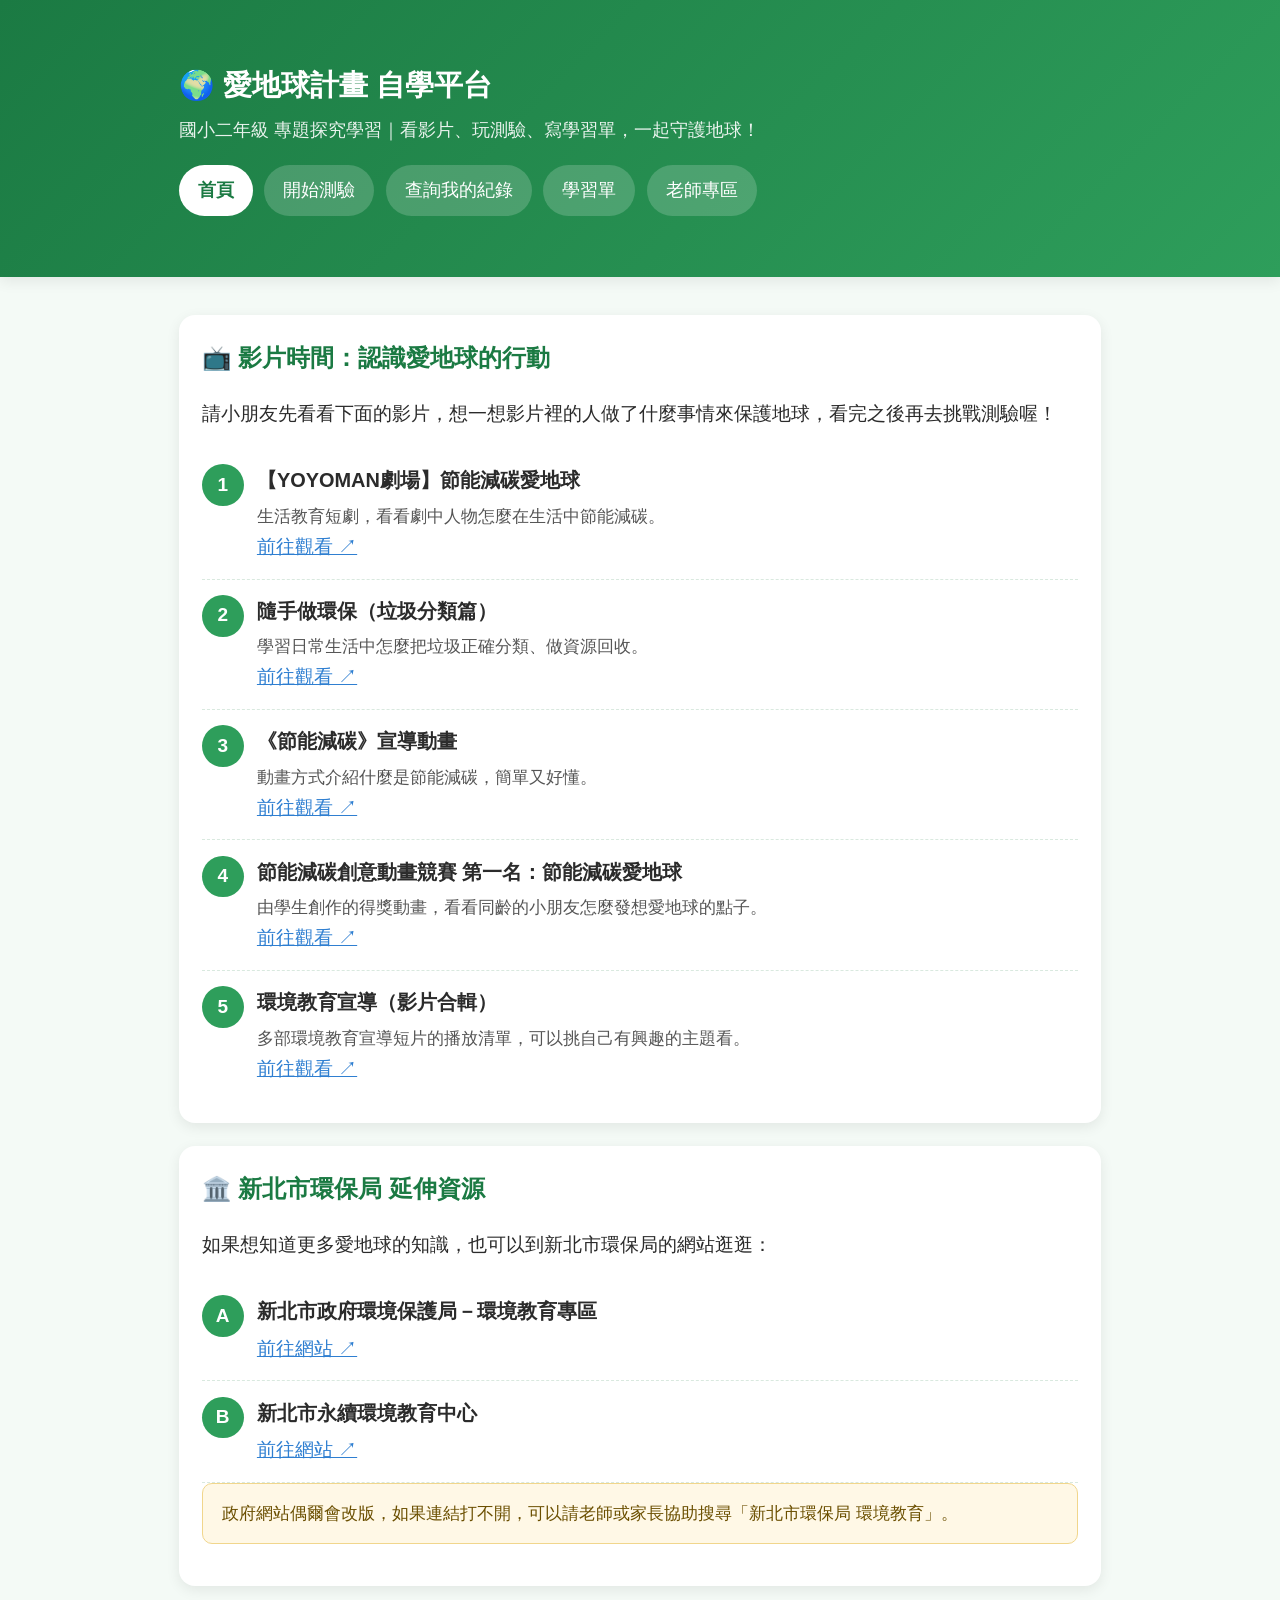
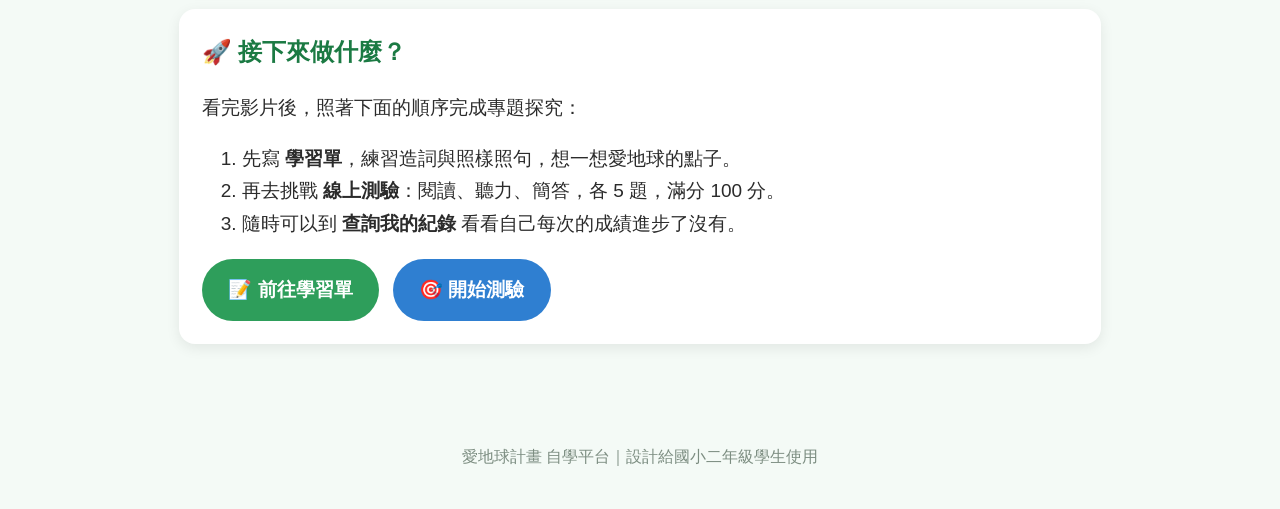
==== index.html @ 0d9fc950 "Initial commit: 愛地球計畫自學平台 國小二年級專題探究學習平台，含影片導讀、閱讀/聽力/簡答線上測驗（隨機題庫、雲端計分紀錄）、學生查詢頁、老師後台，以及可列印學習單。" ====
<!DOCTYPE html>
<html lang="zh-Hant">
<head>
<meta charset="UTF-8" />
<meta name="viewport" content="width=device-width, initial-scale=1.0" />
<title>愛地球計畫｜自學平台</title>
<link rel="stylesheet" href="css/style.css" />
</head>
<body>
<header class="site-header">
  <div class="container">
    <h1>🌍 愛地球計畫 自學平台</h1>
    <p>國小二年級 專題探究學習｜看影片、玩測驗、寫學習單，一起守護地球！</p>
    <nav class="nav">
      <a href="index.html" class="active">首頁</a>
      <a href="quiz.html">開始測驗</a>
      <a href="records.html">查詢我的紀錄</a>
      <a href="worksheet.html">學習單</a>
      <a href="teacher.html">老師專區</a>
    </nav>
  </div>
</header>

<main class="container">

  <section class="card">
    <h2>📺 影片時間：認識愛地球的行動</h2>
    <p>請小朋友先看看下面的影片，想一想影片裡的人做了什麼事情來保護地球，看完之後再去挑戰測驗喔！</p>

    <div class="resource-item">
      <div class="resource-badge">1</div>
      <div>
        <h3>【YOYOMAN劇場】節能減碳愛地球</h3>
        <p>生活教育短劇，看看劇中人物怎麼在生活中節能減碳。</p>
        <a href="https://www.youtube.com/watch?v=oOMEw6b3KE0" target="_blank" rel="noopener">前往觀看 ↗</a>
      </div>
    </div>

    <div class="resource-item">
      <div class="resource-badge">2</div>
      <div>
        <h3>隨手做環保（垃圾分類篇）</h3>
        <p>學習日常生活中怎麼把垃圾正確分類、做資源回收。</p>
        <a href="https://www.youtube.com/watch?v=1Psvl4VENHc" target="_blank" rel="noopener">前往觀看 ↗</a>
      </div>
    </div>

    <div class="resource-item">
      <div class="resource-badge">3</div>
      <div>
        <h3>《節能減碳》宣導動畫</h3>
        <p>動畫方式介紹什麼是節能減碳，簡單又好懂。</p>
        <a href="https://www.youtube.com/watch?v=EgyEoWY1zJs" target="_blank" rel="noopener">前往觀看 ↗</a>
      </div>
    </div>

    <div class="resource-item">
      <div class="resource-badge">4</div>
      <div>
        <h3>節能減碳創意動畫競賽 第一名：節能減碳愛地球</h3>
        <p>由學生創作的得獎動畫，看看同齡的小朋友怎麼發想愛地球的點子。</p>
        <a href="https://www.youtube.com/watch?v=RoqCSgx0_Cg" target="_blank" rel="noopener">前往觀看 ↗</a>
      </div>
    </div>

    <div class="resource-item">
      <div class="resource-badge">5</div>
      <div>
        <h3>環境教育宣導（影片合輯）</h3>
        <p>多部環境教育宣導短片的播放清單，可以挑自己有興趣的主題看。</p>
        <a href="https://www.youtube.com/playlist?list=PLnuquItYMaAf5k-RZ_z45hEhrvIh-VJi8" target="_blank" rel="noopener">前往觀看 ↗</a>
      </div>
    </div>
  </section>

  <section class="card">
    <h2>🏛️ 新北市環保局 延伸資源</h2>
    <p>如果想知道更多愛地球的知識，也可以到新北市環保局的網站逛逛：</p>

    <div class="resource-item">
      <div class="resource-badge">A</div>
      <div>
        <h3>新北市政府環境保護局－環境教育專區</h3>
        <a href="https://www.epd.ntpc.gov.tw/Home/Menu/EnvironmentalEducation" target="_blank" rel="noopener">前往網站 ↗</a>
      </div>
    </div>

    <div class="resource-item">
      <div class="resource-badge">B</div>
      <div>
        <h3>新北市永續環境教育中心</h3>
        <a href="https://sdec.ntpc.edu.tw/" target="_blank" rel="noopener">前往網站 ↗</a>
      </div>
    </div>

    <div class="notice">政府網站偶爾會改版，如果連結打不開，可以請老師或家長協助搜尋「新北市環保局 環境教育」。</div>
  </section>

  <section class="card">
    <h2>🚀 接下來做什麼？</h2>
    <p>看完影片後，照著下面的順序完成專題探究：</p>
    <ol>
      <li>先寫 <strong>學習單</strong>，練習造詞與照樣照句，想一想愛地球的點子。</li>
      <li>再去挑戰 <strong>線上測驗</strong>：閱讀、聽力、簡答，各 5 題，滿分 100 分。</li>
      <li>隨時可以到 <strong>查詢我的紀錄</strong> 看看自己每次的成績進步了沒有。</li>
    </ol>
    <div class="btn-row">
      <a class="btn" href="worksheet.html">📝 前往學習單</a>
      <a class="btn secondary" href="quiz.html">🎯 開始測驗</a>
    </div>
  </section>

</main>

<footer class="site-footer">愛地球計畫 自學平台｜設計給國小二年級學生使用</footer>
</body>
</html>
---- css/style.css ----
/* 愛地球計畫 自學平台 - 共用樣式（RWD，手機優先） */

:root {
  --green-dark: #1b7a43;
  --green: #2e9e5b;
  --green-light: #e7f7ec;
  --blue: #2f7fd1;
  --yellow: #f5b833;
  --red: #e2574c;
  --text: #2b2b2b;
  --bg: #f4faf6;
  --radius: 16px;
  --shadow: 0 4px 14px rgba(0, 0, 0, 0.08);
}

* {
  box-sizing: border-box;
}

html {
  font-size: 18px;
}

body {
  margin: 0;
  font-family: "PingFang TC", "Microsoft JhengHei", "Noto Sans TC", sans-serif;
  background: var(--bg);
  color: var(--text);
  line-height: 1.7;
}

a {
  color: var(--blue);
}

.container {
  max-width: 960px;
  margin: 0 auto;
  padding: 1rem;
}

/* Header / Nav */
.site-header {
  background: linear-gradient(135deg, var(--green-dark), var(--green));
  color: #fff;
  padding: 1.2rem 1rem;
  box-shadow: var(--shadow);
}

.site-header h1 {
  margin: 0 0 0.3rem;
  font-size: 1.5rem;
}

.site-header p {
  margin: 0;
  opacity: 0.9;
  font-size: 0.95rem;
}

.nav {
  display: flex;
  flex-wrap: wrap;
  gap: 0.6rem;
  margin-top: 1rem;
}

.nav a {
  background: rgba(255, 255, 255, 0.18);
  color: #fff;
  text-decoration: none;
  padding: 0.55rem 1rem;
  border-radius: 999px;
  font-size: 0.95rem;
  transition: background 0.15s ease;
}

.nav a:hover,
.nav a.active {
  background: #fff;
  color: var(--green-dark);
  font-weight: bold;
}

/* Cards */
.card {
  background: #fff;
  border-radius: var(--radius);
  box-shadow: var(--shadow);
  padding: 1.2rem;
  margin-bottom: 1.2rem;
}

.card h2 {
  margin-top: 0;
  color: var(--green-dark);
  font-size: 1.25rem;
}

.grid {
  display: grid;
  grid-template-columns: 1fr;
  gap: 1rem;
}

@media (min-width: 640px) {
  .grid.cols-2 {
    grid-template-columns: 1fr 1fr;
  }
}

@media (min-width: 860px) {
  .grid.cols-3 {
    grid-template-columns: 1fr 1fr 1fr;
  }
}

/* Video / resource list */
.resource-item {
  display: flex;
  align-items: flex-start;
  gap: 0.7rem;
  padding: 0.8rem 0;
  border-bottom: 1px dashed #d9e9df;
}

.resource-item:last-child {
  border-bottom: none;
}

.resource-badge {
  flex-shrink: 0;
  width: 2.2rem;
  height: 2.2rem;
  border-radius: 50%;
  background: var(--green);
  color: #fff;
  display: flex;
  align-items: center;
  justify-content: center;
  font-weight: bold;
}

.resource-item h3 {
  margin: 0 0 0.2rem;
  font-size: 1.05rem;
}

.resource-item p {
  margin: 0.2rem 0 0;
  font-size: 0.9rem;
  color: #555;
}

/* Buttons */
.btn {
  display: inline-block;
  border: none;
  cursor: pointer;
  background: var(--green);
  color: #fff;
  padding: 0.8rem 1.4rem;
  border-radius: 999px;
  font-size: 1rem;
  font-weight: bold;
  text-decoration: none;
  text-align: center;
  transition: transform 0.1s ease, box-shadow 0.1s ease;
}

.btn:hover {
  transform: translateY(-2px);
  box-shadow: var(--shadow);
}

.btn.secondary {
  background: var(--blue);
}

.btn.warning {
  background: var(--yellow);
  color: #4a3200;
}

.btn.outline {
  background: transparent;
  color: var(--green-dark);
  border: 2px solid var(--green);
}

.btn:disabled {
  opacity: 0.5;
  cursor: not-allowed;
  transform: none;
}

.btn-row {
  display: flex;
  flex-wrap: wrap;
  gap: 0.7rem;
  margin-top: 1rem;
}

/* Forms */
label {
  display: block;
  font-weight: bold;
  margin: 0.8rem 0 0.3rem;
}

input[type="text"],
input[type="number"],
input[type="password"],
select {
  width: 100%;
  padding: 0.65rem 0.8rem;
  font-size: 1rem;
  border: 2px solid #cfe4d7;
  border-radius: 10px;
  background: #fff;
  font-family: inherit;
}

input:focus,
select:focus {
  outline: none;
  border-color: var(--green);
}

/* Quiz */
.progress-bar {
  height: 10px;
  background: #e0efe4;
  border-radius: 999px;
  overflow: hidden;
  margin: 0.8rem 0;
}

.progress-bar-fill {
  height: 100%;
  background: var(--green);
  transition: width 0.2s ease;
}

.question-block {
  margin-bottom: 1.2rem;
  padding-bottom: 1.2rem;
  border-bottom: 1px solid #eee;
}

.question-block:last-child {
  border-bottom: none;
}

.passage-box {
  background: var(--green-light);
  border-left: 4px solid var(--green);
  padding: 0.8rem 1rem;
  border-radius: 8px;
  margin-bottom: 0.7rem;
  font-size: 1.02rem;
}

.option-list {
  display: grid;
  gap: 0.6rem;
  margin-top: 0.6rem;
}

.option-item {
  display: flex;
  align-items: center;
  gap: 0.6rem;
  background: #fafffb;
  border: 2px solid #dcefe1;
  border-radius: 10px;
  padding: 0.6rem 0.9rem;
  cursor: pointer;
}

.option-item:hover {
  border-color: var(--green);
}

.option-item input {
  width: auto;
}

.option-item.correct {
  border-color: var(--green);
  background: #e4f7ea;
}

.option-item.incorrect {
  border-color: var(--red);
  background: #fdecea;
}

.speak-btn {
  background: var(--blue);
  color: #fff;
  border: none;
  border-radius: 999px;
  padding: 0.5rem 1rem;
  cursor: pointer;
  font-size: 0.95rem;
  margin-bottom: 0.6rem;
}

/* Result / badge */
.score-display {
  font-size: 2.4rem;
  font-weight: bold;
  color: var(--green-dark);
  text-align: center;
}

.score-note {
  text-align: center;
  color: #666;
}

.tag {
  display: inline-block;
  background: var(--green-light);
  color: var(--green-dark);
  border-radius: 999px;
  padding: 0.2rem 0.7rem;
  font-size: 0.85rem;
  font-weight: bold;
}

/* Table */
.table-wrap {
  overflow-x: auto;
}

table {
  width: 100%;
  border-collapse: collapse;
  font-size: 0.92rem;
  min-width: 560px;
}

th,
td {
  text-align: left;
  padding: 0.55rem 0.6rem;
  border-bottom: 1px solid #eee;
  white-space: nowrap;
}

th {
  background: var(--green-light);
  color: var(--green-dark);
}

tr:hover td {
  background: #fafffb;
}

/* Footer */
.site-footer {
  text-align: center;
  color: #7c8d81;
  font-size: 0.85rem;
  padding: 2rem 1rem;
}

.notice {
  background: #fff8e6;
  border: 1px solid #f1d68c;
  border-radius: 10px;
  padding: 0.8rem 1rem;
  font-size: 0.9rem;
  color: #6b4f00;
  margin-bottom: 1rem;
}

/* Worksheet handwriting helpers */
.write-line {
  border-bottom: 2px solid #9db8a6;
  height: 2.3rem;
  margin: 0.3rem 0;
}

.write-box {
  border: 2px dashed #b6cdbd;
  border-radius: 10px;
  min-height: 140px;
  margin: 0.5rem 0;
}

.fill-blank {
  display: inline-block;
  min-width: 3.5rem;
  border-bottom: 2px solid var(--green-dark);
  text-align: center;
}

.ws-item {
  margin-bottom: 1.4rem;
  padding-bottom: 1.2rem;
  border-bottom: 1px dashed #d9e9df;
}

.ws-item:last-child {
  border-bottom: none;
}

.ws-number {
  display: inline-block;
  background: var(--green);
  color: #fff;
  width: 1.6rem;
  height: 1.6rem;
  border-radius: 50%;
  text-align: center;
  line-height: 1.6rem;
  font-size: 0.9rem;
  margin-right: 0.4rem;
}

.cover-fields {
  display: flex;
  flex-wrap: wrap;
  gap: 1.2rem;
  font-size: 0.95rem;
}

.cover-fields span {
  border-bottom: 1px solid #333;
  padding: 0 0.6rem;
  min-width: 5rem;
  display: inline-block;
}

/* Print (worksheet) */
@media print {
  .no-print {
    display: none !important;
  }
  body {
    background: #fff;
  }
  .card {
    box-shadow: none;
    border: 1px solid #ccc;
  }
}

/* Larger screens */
@media (min-width: 860px) {
  html {
    font-size: 19px;
  }
  .container {
    padding: 2rem 1rem;
  }
}
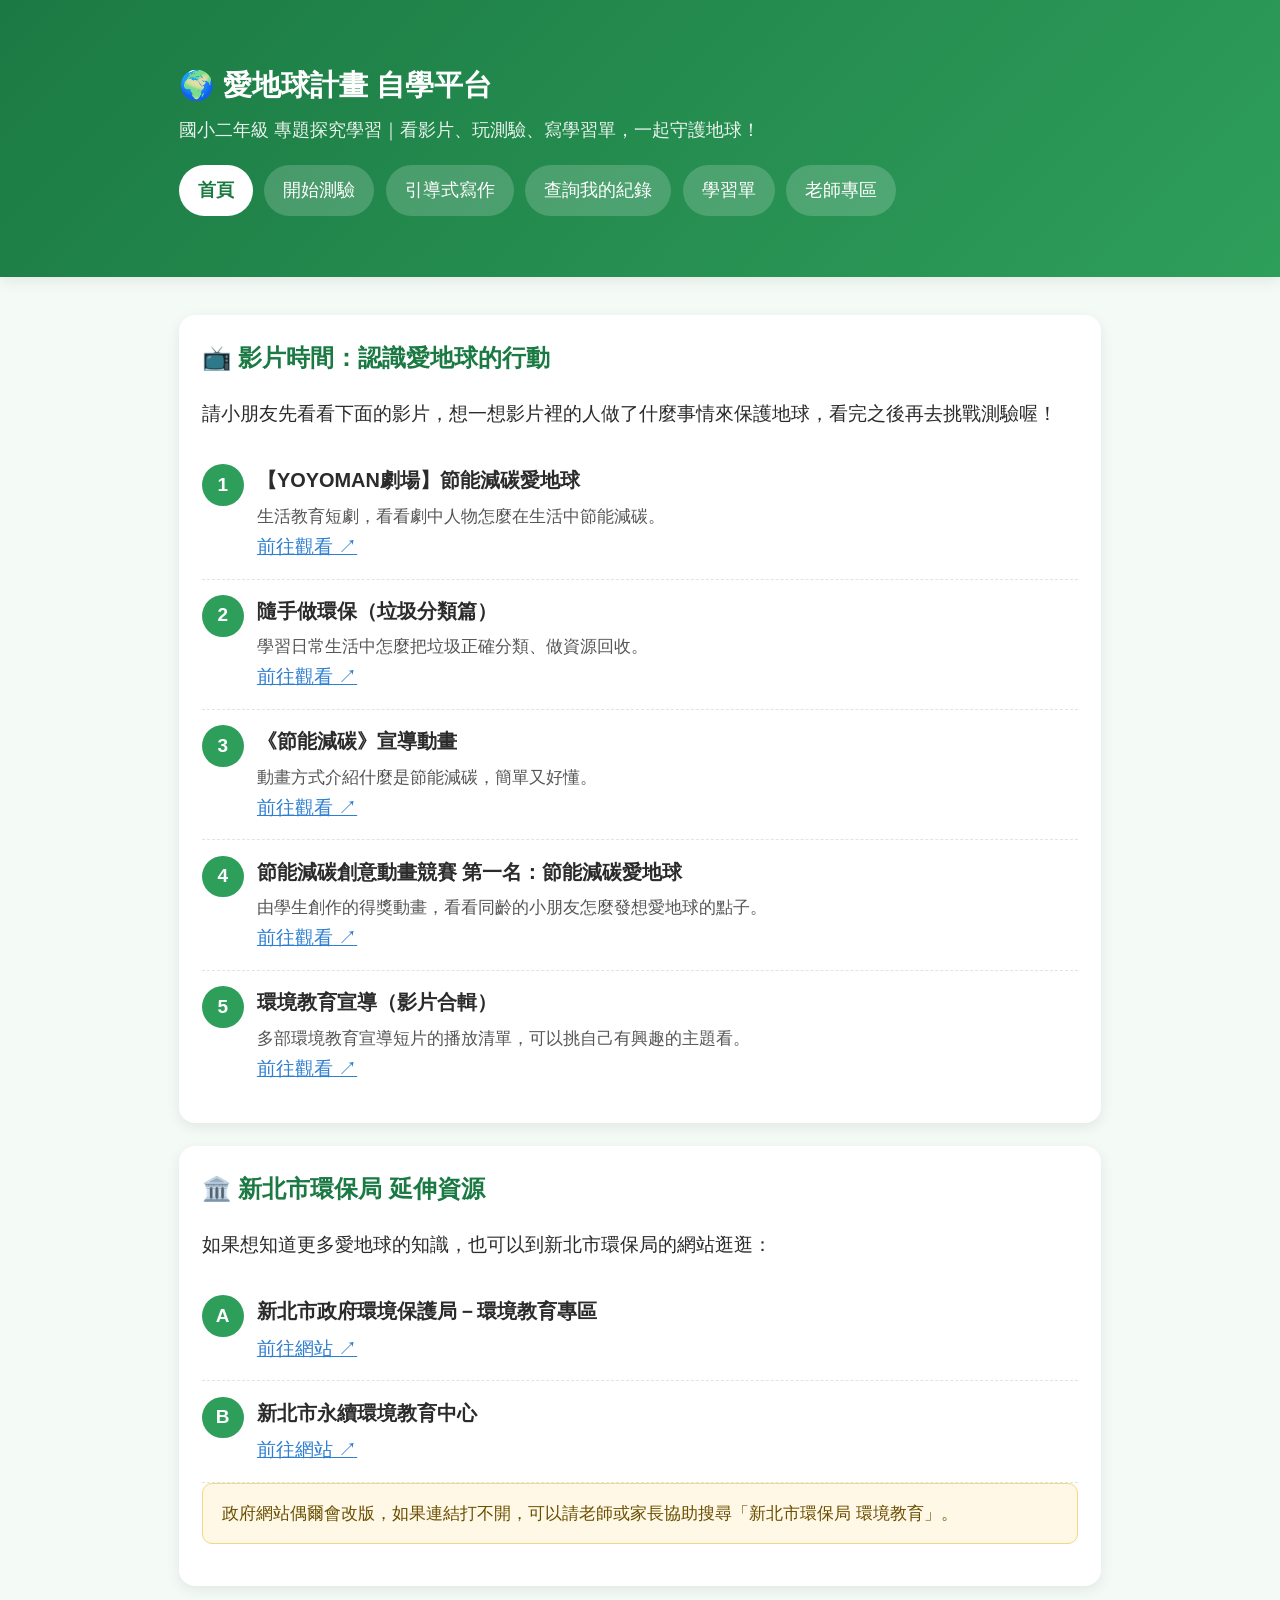
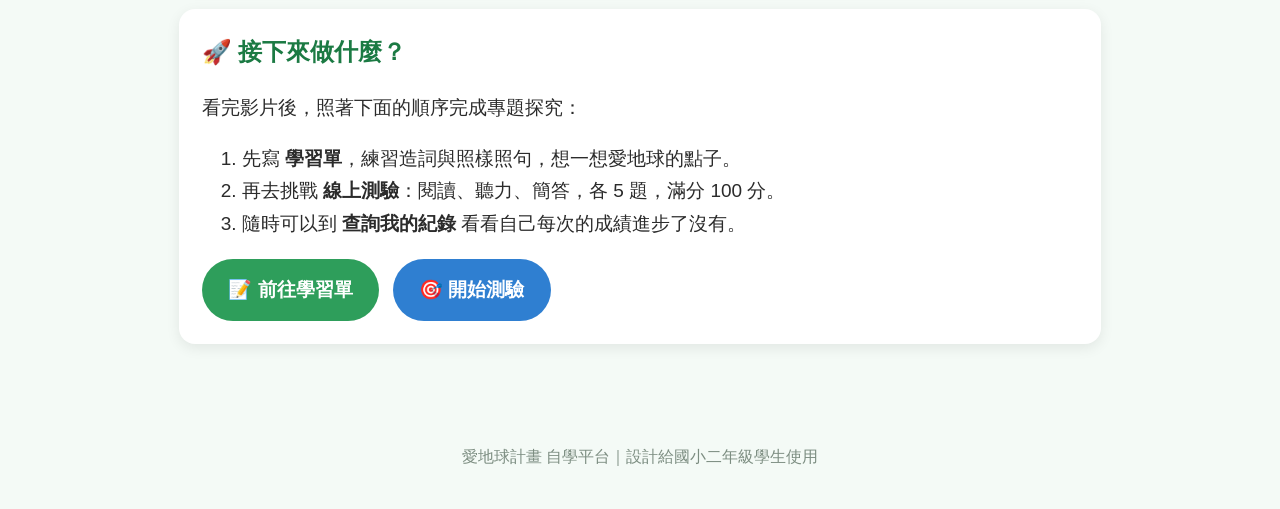
==== commit c860d80d: "新增引導式寫作功能 四段式結構引導（開頭/問題/行動/結尾），提供句子提示與詞語小卡，協助國小二年級學生完成愛地球主題小短文，草稿自動暫存於本機、完成後可列印。導覽列新增「引導式寫作」連結。" ====
--- a/index.html
+++ b/index.html
@@ -14,6 +14,7 @@
     <nav class="nav">
       <a href="index.html" class="active">首頁</a>
       <a href="quiz.html">開始測驗</a>
+      <a href="writing.html">引導式寫作</a>
       <a href="records.html">查詢我的紀錄</a>
       <a href="worksheet.html">學習單</a>
       <a href="teacher.html">老師專區</a>
--- a/css/style.css
+++ b/css/style.css
@@ -221,10 +221,87 @@
   font-family: inherit;
 }
 
+textarea {
+  width: 100%;
+  padding: 0.65rem 0.8rem;
+  font-size: 1rem;
+  border: 2px solid #cfe4d7;
+  border-radius: 10px;
+  background: #fff;
+  font-family: inherit;
+  resize: vertical;
+  min-height: 110px;
+  line-height: 1.7;
+}
+
 input:focus,
-select:focus {
+select:focus,
+textarea:focus {
   outline: none;
   border-color: var(--green);
+}
+
+/* Guided writing */
+.chip-group {
+  display: flex;
+  flex-wrap: wrap;
+  gap: 0.5rem;
+  margin: 0.6rem 0 1rem;
+}
+
+.chip {
+  background: var(--green-light);
+  color: var(--green-dark);
+  border: 2px solid #cfe4d7;
+  border-radius: 999px;
+  padding: 0.4rem 0.9rem;
+  cursor: pointer;
+  font-size: 0.92rem;
+  font-family: inherit;
+}
+
+.chip:hover {
+  border-color: var(--green);
+  background: #dff3e6;
+}
+
+.chip.starter {
+  background: #eef5ff;
+  border-color: #cfe0f7;
+  color: var(--blue);
+  text-align: left;
+}
+
+.step-dots {
+  display: flex;
+  gap: 0.5rem;
+  justify-content: center;
+  margin: 1rem 0;
+}
+
+.step-dot {
+  width: 12px;
+  height: 12px;
+  border-radius: 50%;
+  background: #dbe9df;
+  flex-shrink: 0;
+}
+
+.step-dot.active {
+  background: var(--green);
+}
+
+.step-dot.done {
+  background: var(--yellow);
+}
+
+.draft-box {
+  background: var(--green-light);
+  border-left: 4px solid var(--green);
+  border-radius: 8px;
+  padding: 1rem 1.2rem;
+  line-height: 2;
+  white-space: pre-wrap;
 }
 
 /* Quiz */
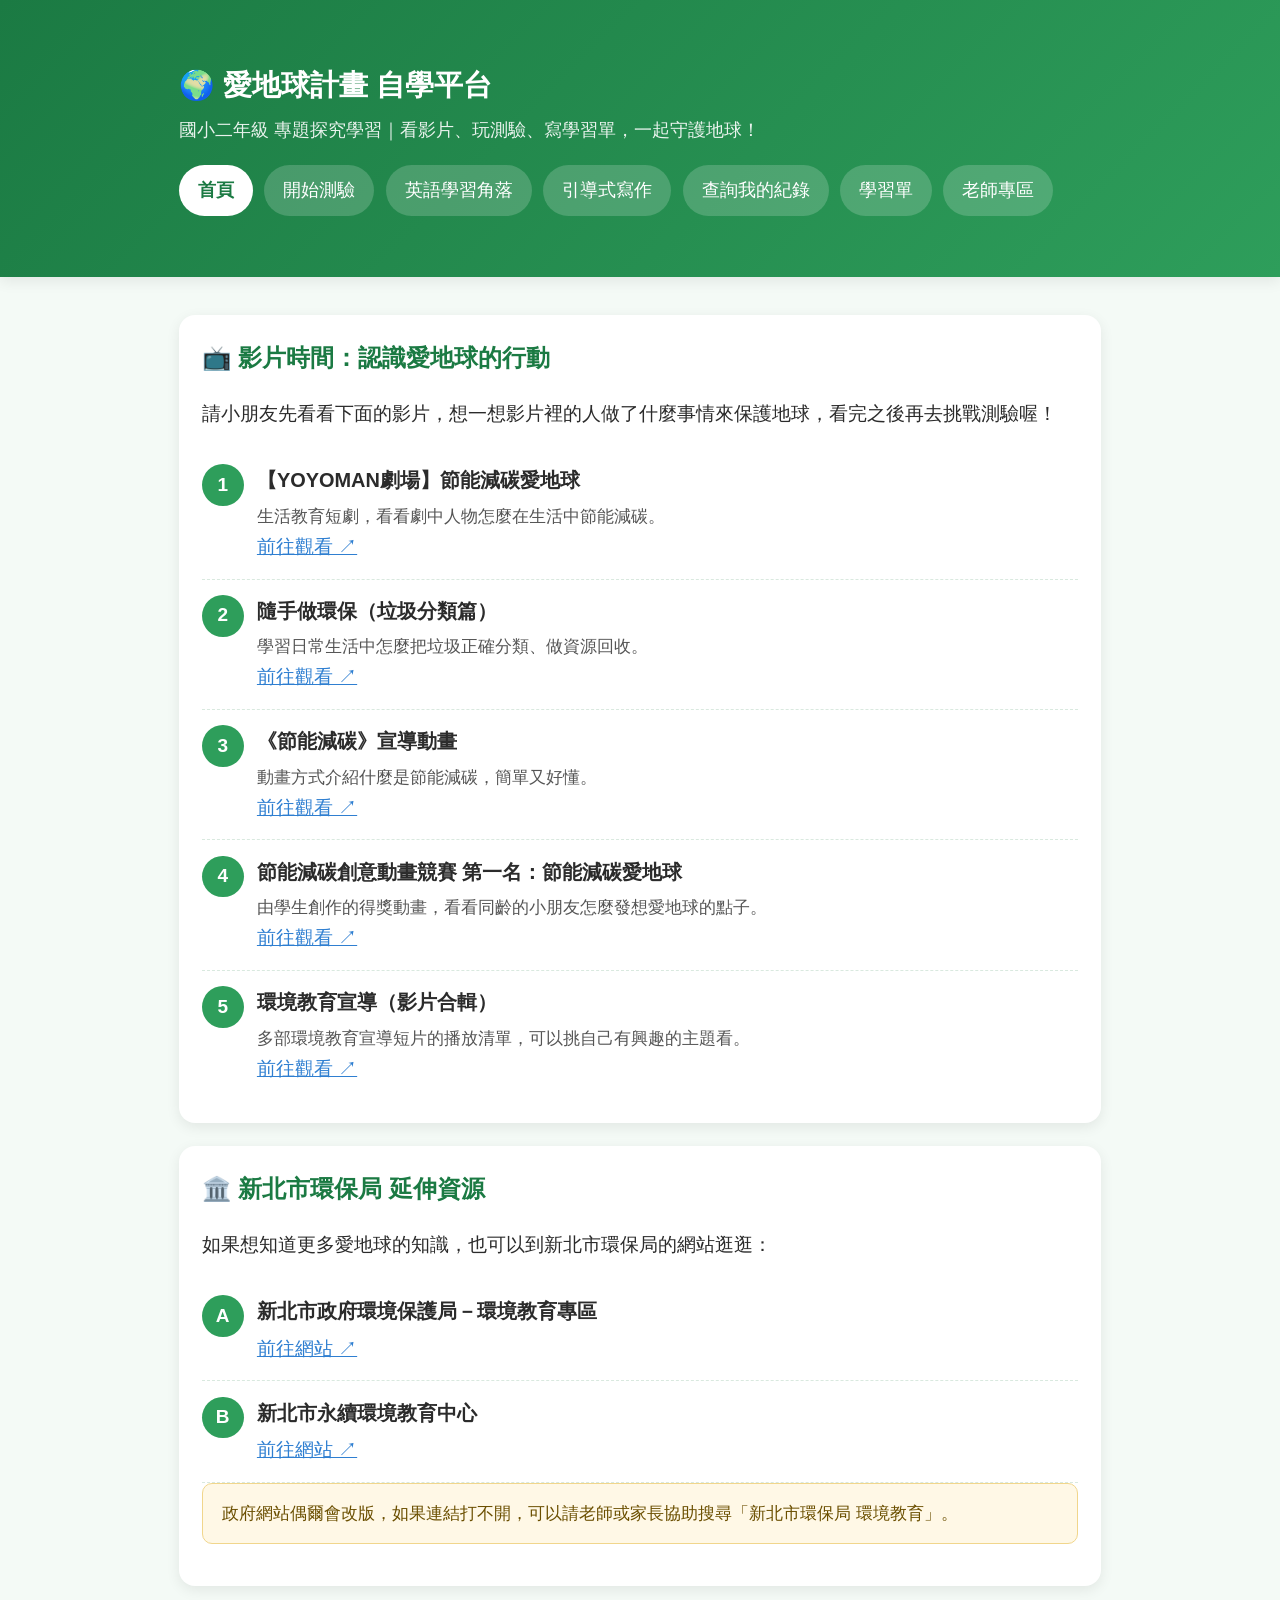
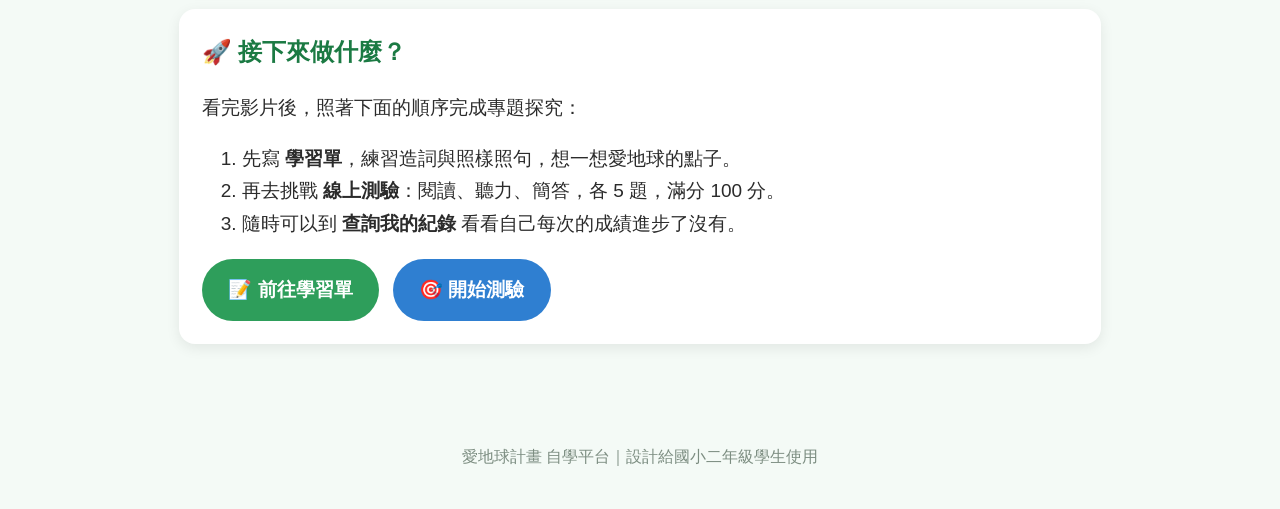
==== commit 6bb5751d: "把英語進階區獨立成 english.html，改名為「英語學習角落」 原本嵌在 quiz.html 選單裡的英文詞彙／聽力測驗移出成獨立頁面，quiz.html 改為連結導引；導覽列統一新增「英語學習" ====
--- a/index.html
+++ b/index.html
@@ -14,6 +14,7 @@
     <nav class="nav">
       <a href="index.html" class="active">首頁</a>
       <a href="quiz.html">開始測驗</a>
+      <a href="english.html">英語學習角落</a>
       <a href="writing.html">引導式寫作</a>
       <a href="records.html">查詢我的紀錄</a>
       <a href="worksheet.html">學習單</a>
